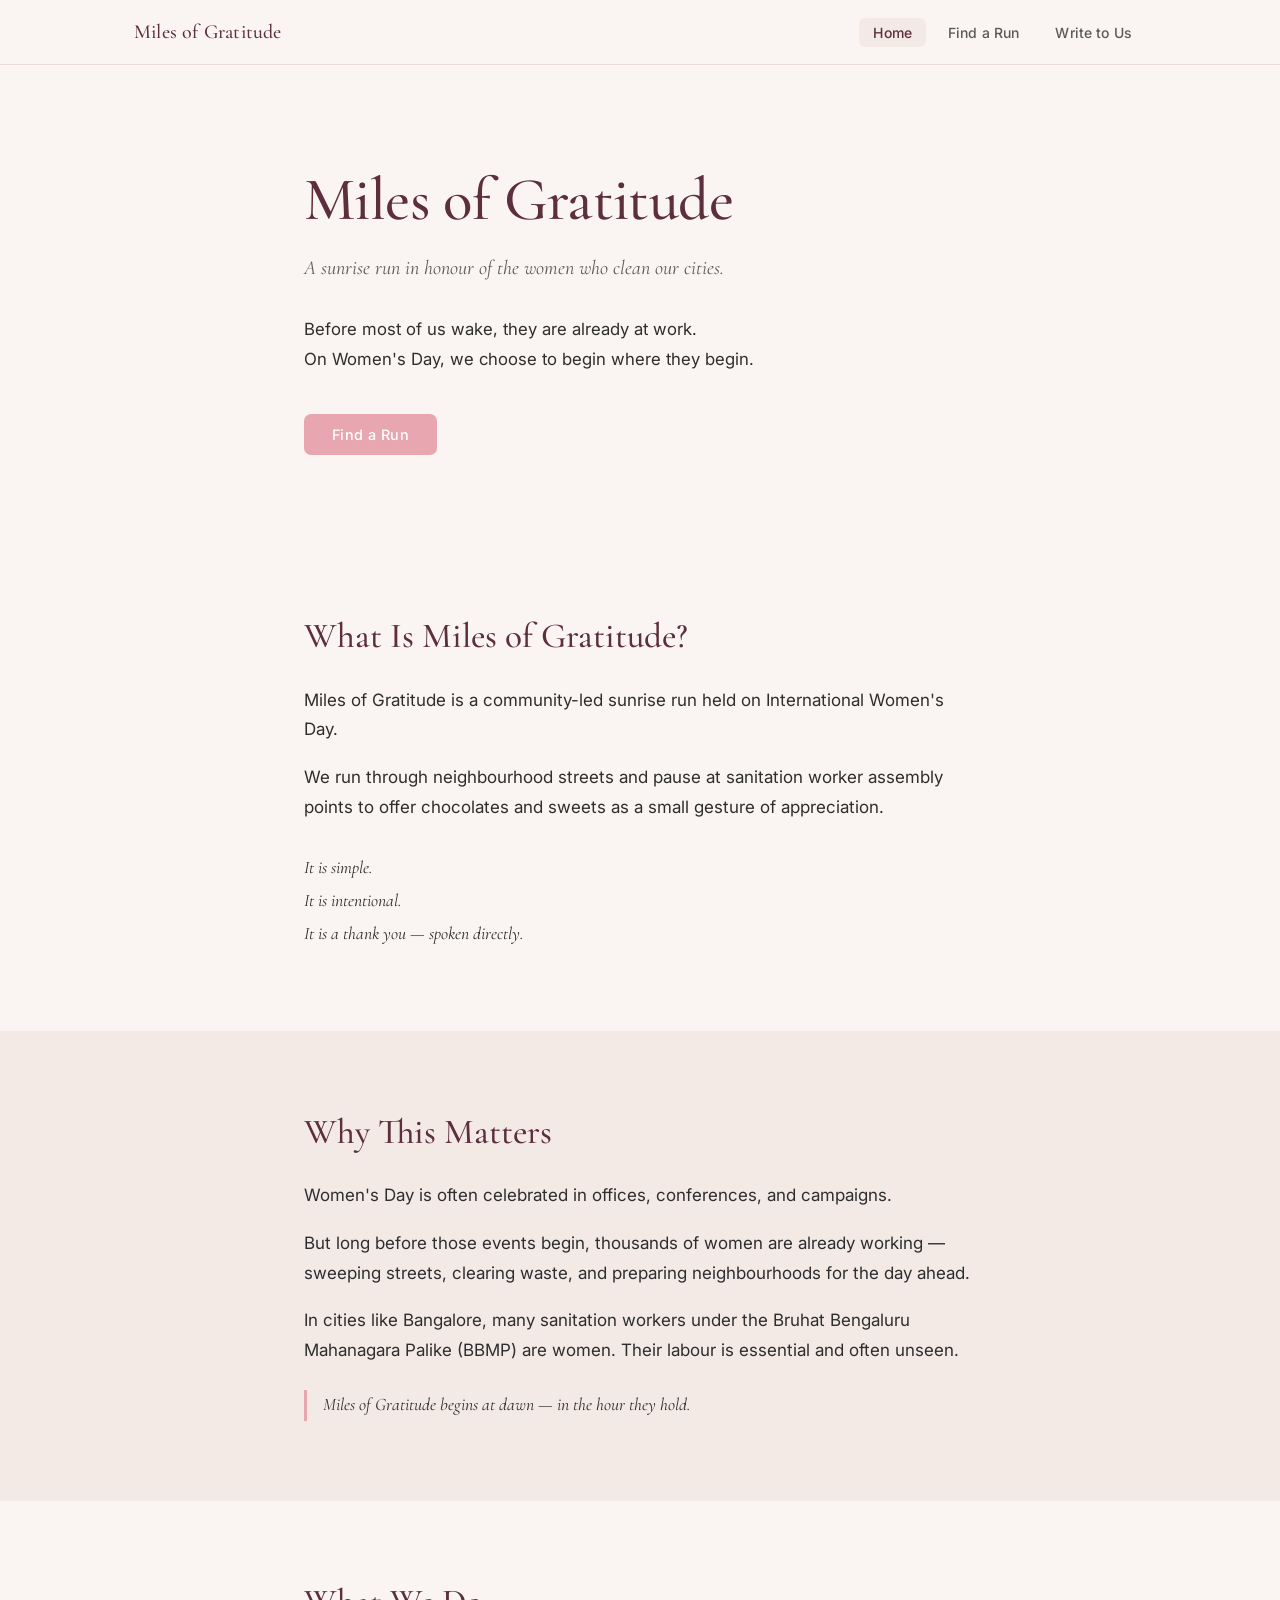
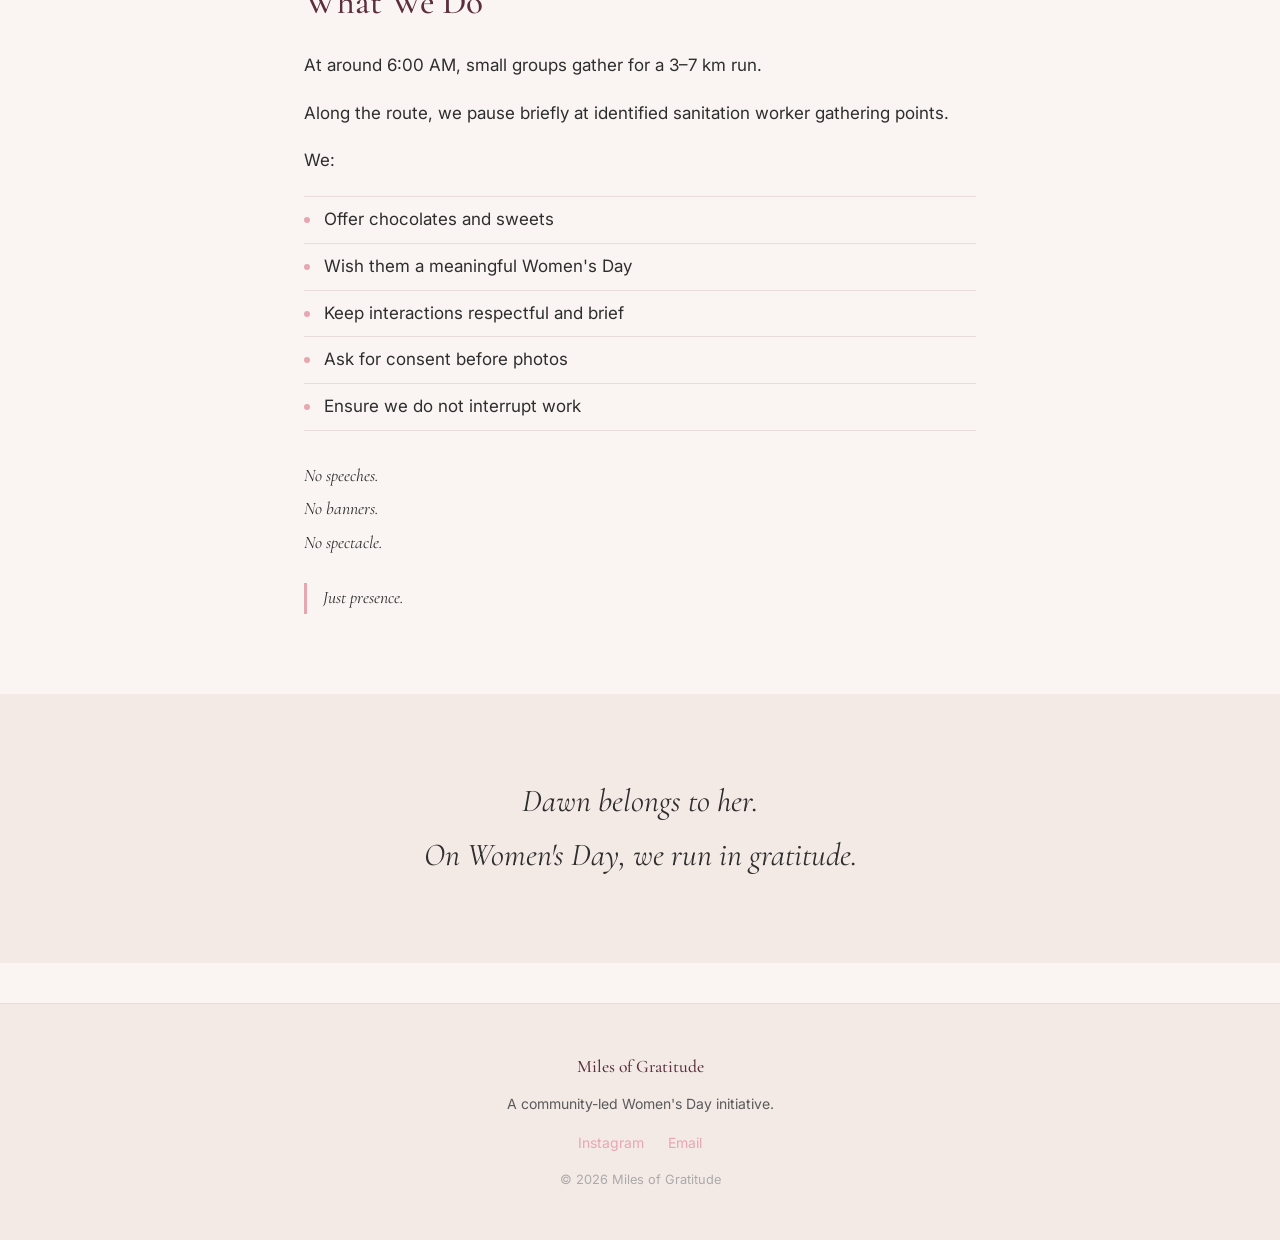
==== index.html @ 9fa97ca1 "Initial commit — Miles of Gratitude website" ====
<!DOCTYPE html>
<html lang="en">
<head>
  <meta charset="UTF-8" />
  <meta name="viewport" content="width=device-width, initial-scale=1.0" />
  <title>Miles of Gratitude</title>
  <link rel="preconnect" href="https://fonts.googleapis.com" />
  <link rel="preconnect" href="https://fonts.gstatic.com" crossorigin />
  <link href="https://fonts.googleapis.com/css2?family=Cormorant+Garamond:ital,wght@0,400;0,500;0,600;1,400;1,500&family=Inter:wght@400;500&display=swap" rel="stylesheet" />
  <link rel="stylesheet" href="styles.css" />
</head>
<body>

  <!-- NAV -->
  <header class="site-header">
    <div class="container header-inner">
      <a class="logo" href="#" onclick="showTab('home')">Miles of Gratitude</a>
      <nav class="site-nav">
        <button class="nav-link active" onclick="showTab('home')">Home</button>
        <button class="nav-link" onclick="showTab('find')">Find a Run</button>
        <button class="nav-link" onclick="showTab('write')">Write to Us</button>
      </nav>
    </div>
  </header>

  <!-- HOME -->
  <main id="tab-home" class="tab-content active">

    <!-- Hero -->
    <section class="hero">
      <div class="container hero-inner">
        <h1 class="hero-title">Miles of Gratitude</h1>
        <p class="hero-subtitle">A sunrise run in honour of the women who clean our cities.</p>
        <p class="hero-body">
          Before most of us wake, they are already at work.<br />
          On Women's Day, we choose to begin where they begin.
        </p>
        <button class="btn" onclick="showTab('find')">Find a Run</button>
      </div>
    </section>

    <!-- What Is -->
    <section class="section">
      <div class="container narrow">
        <h2>What Is Miles of Gratitude?</h2>
        <p>Miles of Gratitude is a community-led sunrise run held on International Women's Day.</p>
        <p>We run through neighbourhood streets and pause at sanitation worker assembly points to offer chocolates and sweets as a small gesture of appreciation.</p>
        <p class="trio">
          It is simple.<br />
          It is intentional.<br />
          It is a thank you — spoken directly.
        </p>
      </div>
    </section>

    <!-- Why This Matters -->
    <section class="section section-tinted">
      <div class="container narrow">
        <h2>Why This Matters</h2>
        <p>Women's Day is often celebrated in offices, conferences, and campaigns.</p>
        <p>But long before those events begin, thousands of women are already working — sweeping streets, clearing waste, and preparing neighbourhoods for the day ahead.</p>
        <p>In cities like Bangalore, many sanitation workers under the Bruhat Bengaluru Mahanagara Palike (BBMP) are women. Their labour is essential and often unseen.</p>
        <p class="highlight-line">Miles of Gratitude begins at dawn — in the hour they hold.</p>
      </div>
    </section>

    <!-- What We Do -->
    <section class="section">
      <div class="container narrow">
        <h2>What We Do</h2>
        <p>At around 6:00 AM, small groups gather for a 3–7 km run.</p>
        <p>Along the route, we pause briefly at identified sanitation worker gathering points.</p>
        <p>We:</p>
        <ul class="clean-list">
          <li>Offer chocolates and sweets</li>
          <li>Wish them a meaningful Women's Day</li>
          <li>Keep interactions respectful and brief</li>
          <li>Ask for consent before photos</li>
          <li>Ensure we do not interrupt work</li>
        </ul>
        <p class="trio">
          No speeches.<br />
          No banners.<br />
          No spectacle.
        </p>
        <p class="highlight-line">Just presence.</p>
      </div>
    </section>

    <!-- Closing -->
    <section class="section closing-section">
      <div class="container narrow center">
        <p class="closing-quote">Dawn belongs to her.<br />On Women's Day, we run in gratitude.</p>
      </div>
    </section>

  </main>

  <!-- FIND A RUN -->
  <main id="tab-find" class="tab-content">

    <section class="hero hero-small">
      <div class="container hero-inner">
        <h1 class="hero-title">Find a Run Near You</h1>
        <p class="hero-body">
          If there is already a run happening in your city, we invite you to join.<br /><br />
          Show up. Move with intention. Pause where the city begins.<br /><br />
          You don't need to be a seasoned runner.<br />
          You just need to care.
        </p>
      </div>
    </section>

    <section class="section">
      <div class="container narrow">
        <h2>Upcoming Runs</h2>
        <div id="runs-container">
          <p id="runs-loading" style="color:#888;font-style:italic;">Loading runs…</p>
        </div>
      </div>
    </section>

    <section class="section section-tinted">
      <div class="container narrow">
        <h2>Don't See Your City?</h2>
        <p>Miles of Gratitude grows one city at a time.</p>
        <p>If there isn't a run listed in your area yet, you can organise one.</p>
        <p>You will need:</p>
        <ul class="clean-list">
          <li>A safe sunrise route (3–7 km)</li>
          <li>Identified sanitation worker assembly points</li>
          <li>Chocolates, sweets, or anything small you want to offer</li>
          <li>A commitment to respect</li>
          <li>Ask your friends if they want to join!</li>
        </ul>
        <button class="btn btn-outline" onclick="showTab('write')">Write to Us to Host a Run</button>
      </div>
    </section>

    <section class="section">
      <div class="container narrow">
        <h2>Before You Join or Host</h2>
        <p>Please remember:</p>
        <ul class="clean-list">
          <li>Keep groups small and manageable.</li>
          <li>Do not interrupt workers while they are actively working.</li>
          <li>Always ask for consent before photographs.</li>
          <li>Avoid blocking roads or creating inconvenience.</li>
          <li>Keep the focus on gratitude, not attention.</li>
        </ul>
        <p class="highlight-line">Miles of Gratitude is quiet by design.</p>
      </div>
    </section>

  </main>

  <!-- WRITE TO US -->
  <main id="tab-write" class="tab-content">

    <section class="hero hero-small">
      <div class="container hero-inner">
        <h1 class="hero-title">Write to Us</h1>
        <p class="hero-body">
          Miles of Gratitude began with a simple thought —<br />
          what would Women's Day look like if we began it at dawn?<br /><br />
          If you would like to join a run, host one in your city, collaborate,<br />
          or simply share your thoughts, we would love to hear from you.
        </p>
      </div>
    </section>

    <section class="section">
      <div class="container narrow">
        <form class="contact-form" action="https://formspree.io/f/xpqyawak" method="POST">

          <input type="hidden" name="_subject" value="New Miles of Gratitude message" />

          <div class="form-group">
            <label for="name">Full Name</label>
            <input type="text" id="name" name="name" required placeholder="Your name" />
          </div>

          <div class="form-group">
            <label for="email">Email Address</label>
            <input type="email" id="email" name="email" required placeholder="your@email.com" />
          </div>

          <div class="form-group">
            <label for="phone">Phone Number <span class="optional">(optional)</span></label>
            <input type="tel" id="phone" name="phone" placeholder="+91 00000 00000" />
          </div>

          <div class="form-group">
            <label for="city">City</label>
            <input type="text" id="city" name="city" required placeholder="Your city" />
          </div>

          <div class="form-group">
            <label for="message">Message</label>
            <textarea id="message" name="message" rows="5" placeholder="Tell us what's on your mind…"></textarea>
          </div>

          <div class="form-group">
            <p class="checkbox-label-header">I am interested in:</p>
            <div class="checkbox-group">
              <label class="checkbox-item">
                <input type="checkbox" name="intent" value="join" />
                <span>Joining a run</span>
              </label>
              <label class="checkbox-item">
                <input type="checkbox" name="intent" value="host" />
                <span>Hosting a run</span>
              </label>
              <label class="checkbox-item">
                <input type="checkbox" name="intent" value="volunteer" />
                <span>Volunteering</span>
              </label>
            </div>
          </div>

          <button type="submit" class="btn">Send</button>
        </form>

        <div id="form-success" class="form-success hidden">
          <p>Miles of Gratitude grows slowly and intentionally.<br />One dawn. One street. One city at a time.</p>
          <p>Thank you for writing to us.</p>
        </div>
      </div>
    </section>

  </main>

  <!-- FOOTER -->
  <footer class="site-footer">
    <div class="container footer-inner">
      <p class="footer-brand">Miles of Gratitude</p>
      <p class="footer-tagline">A community-led Women's Day initiative.</p>
      <div class="footer-links">
        <a href="#">Instagram</a>
        <a href="#">Email</a>
      </div>
      <p class="footer-copy">© 2026 Miles of Gratitude</p>
    </div>
  </footer>

  <script src="script.js"></script>
</body>
</html>
---- styles.css ----
/* ─── RESET ─────────────────────────────────────────────── */
*, *::before, *::after {
  box-sizing: border-box;
  margin: 0;
  padding: 0;
}

/* ─── TOKENS ─────────────────────────────────────────────── */
:root {
  --dawn-pink:    #E8A6B0;
  --dawn-hover:   #D98C99;
  --plum:         #5C2E3E;
  --cream:        #FAF5F2;
  --cream-tinted: #F3EAE6;
  --charcoal:     #2E2E2E;
  --charcoal-mid: #5a5a5a;
  --border:       #e8ddd9;

  --font-serif: 'Cormorant Garamond', Georgia, serif;
  --font-sans:  'Inter', system-ui, sans-serif;

  --max-w: 1060px;
  --narrow-w: 720px;
}

/* ─── BASE ───────────────────────────────────────────────── */
html {
  scroll-behavior: smooth;
}

body {
  background: var(--cream);
  color: var(--charcoal);
  font-family: var(--font-sans);
  font-size: 17px;
  line-height: 1.75;
  -webkit-font-smoothing: antialiased;
}

/* ─── CONTAINER ──────────────────────────────────────────── */
.container {
  width: 100%;
  max-width: var(--max-w);
  margin: 0 auto;
  padding: 0 24px;
}

.container.narrow {
  max-width: var(--narrow-w);
}

/* ─── HEADER ─────────────────────────────────────────────── */
.site-header {
  background: var(--cream);
  border-bottom: 1px solid var(--border);
  position: sticky;
  top: 0;
  z-index: 100;
}

.header-inner {
  display: flex;
  align-items: center;
  justify-content: space-between;
  height: 64px;
}

.logo {
  font-family: var(--font-serif);
  font-size: 1.25rem;
  font-weight: 500;
  color: var(--plum);
  text-decoration: none;
  letter-spacing: 0.01em;
}

.site-nav {
  display: flex;
  gap: 8px;
}

.nav-link {
  background: none;
  border: none;
  cursor: pointer;
  font-family: var(--font-sans);
  font-size: 0.875rem;
  font-weight: 500;
  color: var(--charcoal-mid);
  padding: 6px 14px;
  border-radius: 6px;
  transition: color 0.18s, background 0.18s;
  letter-spacing: 0.01em;
}

.nav-link:hover {
  color: var(--plum);
  background: var(--cream-tinted);
}

.nav-link.active {
  color: var(--plum);
  background: var(--cream-tinted);
}

/* ─── TAB CONTENT ────────────────────────────────────────── */
.tab-content {
  display: none;
}

.tab-content.active {
  display: block;
}

/* ─── HERO ───────────────────────────────────────────────── */
.hero {
  padding: 100px 0 80px;
  background: var(--cream);
}

.hero-small {
  padding: 72px 0 60px;
}

.hero-inner {
  max-width: var(--narrow-w);
}

.hero-title {
  font-family: var(--font-serif);
  font-size: clamp(2.4rem, 5vw, 3.8rem);
  font-weight: 500;
  color: var(--plum);
  line-height: 1.15;
  margin-bottom: 16px;
  letter-spacing: -0.01em;
}

.hero-subtitle {
  font-family: var(--font-serif);
  font-size: 1.25rem;
  font-style: italic;
  color: var(--charcoal-mid);
  margin-bottom: 28px;
}

.hero-body {
  font-size: 1.05rem;
  color: var(--charcoal);
  margin-bottom: 40px;
  max-width: 540px;
  line-height: 1.8;
}

/* ─── BUTTONS ────────────────────────────────────────────── */
.btn {
  display: inline-block;
  background: var(--dawn-pink);
  color: #fff;
  border: none;
  cursor: pointer;
  font-family: var(--font-sans);
  font-size: 0.9rem;
  font-weight: 500;
  letter-spacing: 0.03em;
  padding: 12px 28px;
  border-radius: 7px;
  text-decoration: none;
  transition: background 0.18s;
}

.btn:hover {
  background: var(--dawn-hover);
}

.btn-outline {
  background: transparent;
  color: var(--plum);
  border: 1.5px solid var(--dawn-pink);
}

.btn-outline:hover {
  background: var(--dawn-pink);
  color: #fff;
}

/* ─── SECTIONS ───────────────────────────────────────────── */
.section {
  padding: 80px 0;
}

.section-tinted {
  background: var(--cream-tinted);
}

.section h2 {
  font-family: var(--font-serif);
  font-size: clamp(1.6rem, 3vw, 2.2rem);
  font-weight: 500;
  color: var(--plum);
  margin-bottom: 28px;
  line-height: 1.2;
}

.section p {
  margin-bottom: 18px;
  color: var(--charcoal);
}

.section p:last-child {
  margin-bottom: 0;
}

/* ─── TEXT VARIANTS ──────────────────────────────────────── */
.trio {
  font-family: var(--font-serif);
  font-style: italic;
  font-size: 1.1rem;
  line-height: 1.9;
  color: var(--charcoal-mid);
  margin: 28px 0;
}

.highlight-line {
  font-family: var(--font-serif);
  font-size: 1.1rem;
  font-style: italic;
  color: var(--plum);
  border-left: 3px solid var(--dawn-pink);
  padding-left: 16px;
  margin-top: 24px !important;
}

/* ─── LIST ───────────────────────────────────────────────── */
.clean-list {
  list-style: none;
  margin: 20px 0 28px;
  padding: 0;
}

.clean-list li {
  padding: 8px 0 8px 20px;
  position: relative;
  color: var(--charcoal);
  border-bottom: 1px solid var(--border);
}

.clean-list li:first-child {
  border-top: 1px solid var(--border);
}

.clean-list li::before {
  content: '';
  position: absolute;
  left: 0;
  top: 50%;
  transform: translateY(-50%);
  width: 6px;
  height: 6px;
  border-radius: 50%;
  background: var(--dawn-pink);
}

/* ─── CLOSING SECTION ────────────────────────────────────── */
.closing-section {
  background: var(--cream-tinted);
  text-align: center;
}

.closing-quote {
  font-family: var(--font-serif);
  font-size: clamp(1.5rem, 3vw, 2rem);
  font-style: italic;
  color: var(--plum);
  line-height: 1.7;
}

/* ─── RUN CARD ───────────────────────────────────────────── */
.run-card {
  background: #fff;
  border: 1px solid var(--border);
  border-radius: 10px;
  padding: 32px;
  margin-bottom: 32px;
}

.run-card h3 {
  font-family: var(--font-serif);
  font-size: 1.4rem;
  font-weight: 500;
  color: var(--plum);
  margin-bottom: 16px;
}

.run-meta {
  display: flex;
  flex-wrap: wrap;
  gap: 12px 24px;
  margin-bottom: 20px;
  font-size: 0.9rem;
  color: var(--charcoal-mid);
}

.run-card p {
  margin-bottom: 24px;
  color: var(--charcoal);
}

/* ─── FORM ───────────────────────────────────────────────── */
.contact-form {
  display: flex;
  flex-direction: column;
  gap: 24px;
}

.form-group {
  display: flex;
  flex-direction: column;
  gap: 8px;
}

.form-group label {
  font-size: 0.875rem;
  font-weight: 500;
  color: var(--charcoal);
  letter-spacing: 0.02em;
}

.optional {
  font-weight: 400;
  color: var(--charcoal-mid);
}

.form-group input,
.form-group textarea {
  background: #fff;
  border: 1.5px solid var(--border);
  border-radius: 7px;
  padding: 12px 16px;
  font-family: var(--font-sans);
  font-size: 0.95rem;
  color: var(--charcoal);
  transition: border-color 0.18s;
  outline: none;
  resize: vertical;
}

.form-group input::placeholder,
.form-group textarea::placeholder {
  color: #bbb;
}

.form-group input:focus,
.form-group textarea:focus {
  border-color: var(--dawn-pink);
}

.checkbox-label-header {
  font-size: 0.875rem;
  font-weight: 500;
  color: var(--charcoal);
  margin-bottom: 4px;
}

.checkbox-group {
  display: flex;
  flex-direction: column;
  gap: 12px;
}

.checkbox-item {
  display: flex;
  align-items: center;
  gap: 12px;
  cursor: pointer;
  font-size: 0.95rem;
  color: var(--charcoal);
}

.checkbox-item input[type="checkbox"] {
  width: 18px;
  height: 18px;
  border: 1.5px solid var(--border);
  border-radius: 4px;
  cursor: pointer;
  accent-color: var(--dawn-pink);
  flex-shrink: 0;
  padding: 0;
}

/* ─── FORM SUCCESS ───────────────────────────────────────── */
.form-success {
  padding: 48px 0;
  text-align: center;
}

.form-success p {
  font-family: var(--font-serif);
  font-size: 1.15rem;
  font-style: italic;
  color: var(--charcoal-mid);
  line-height: 1.8;
  margin-bottom: 16px;
}

.hidden {
  display: none;
}

/* ─── FOOTER ─────────────────────────────────────────────── */
.site-footer {
  background: var(--cream-tinted);
  border-top: 1px solid var(--border);
  padding: 48px 0;
  margin-top: 40px;
}

.footer-inner {
  text-align: center;
  display: flex;
  flex-direction: column;
  align-items: center;
  gap: 10px;
}

.footer-brand {
  font-family: var(--font-serif);
  font-size: 1.1rem;
  font-weight: 500;
  color: var(--plum);
}

.footer-tagline {
  font-size: 0.875rem;
  color: var(--charcoal-mid);
}

.footer-links {
  display: flex;
  gap: 24px;
  margin: 4px 0;
}

.footer-links a {
  font-size: 0.875rem;
  color: var(--dawn-pink);
  text-decoration: none;
  transition: color 0.18s;
}

.footer-links a:hover {
  color: var(--plum);
}

.footer-copy {
  font-size: 0.8rem;
  color: #aaa;
}

/* ─── RESPONSIVE ─────────────────────────────────────────── */
@media (max-width: 640px) {
  .hero {
    padding: 64px 0 52px;
  }

  .hero-small {
    padding: 48px 0 40px;
  }

  .section {
    padding: 56px 0;
  }

  .header-inner {
    flex-direction: column;
    height: auto;
    padding: 12px 0;
    gap: 8px;
  }

  .site-nav {
    gap: 4px;
  }

  .nav-link {
    padding: 5px 10px;
    font-size: 0.82rem;
  }

  .run-card {
    padding: 24px;
  }

  .run-meta {
    flex-direction: column;
    gap: 8px;
  }
}
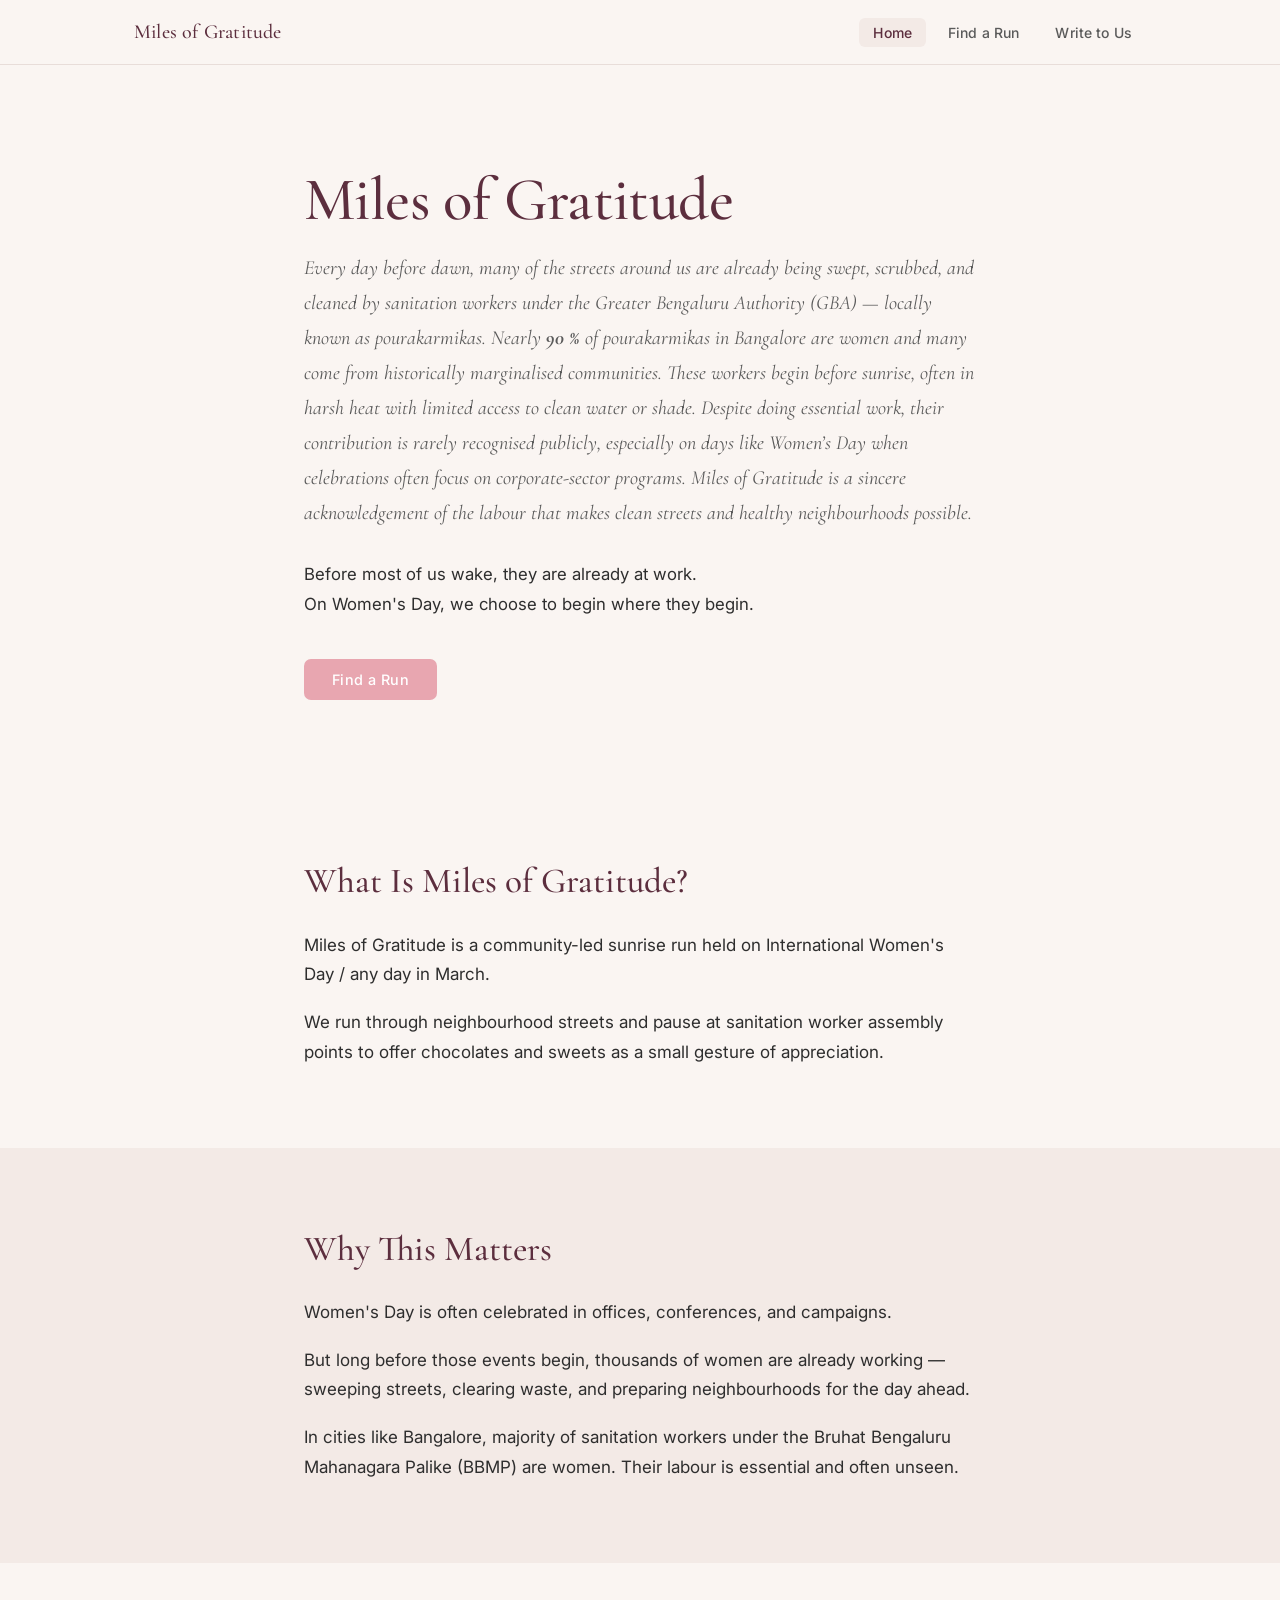
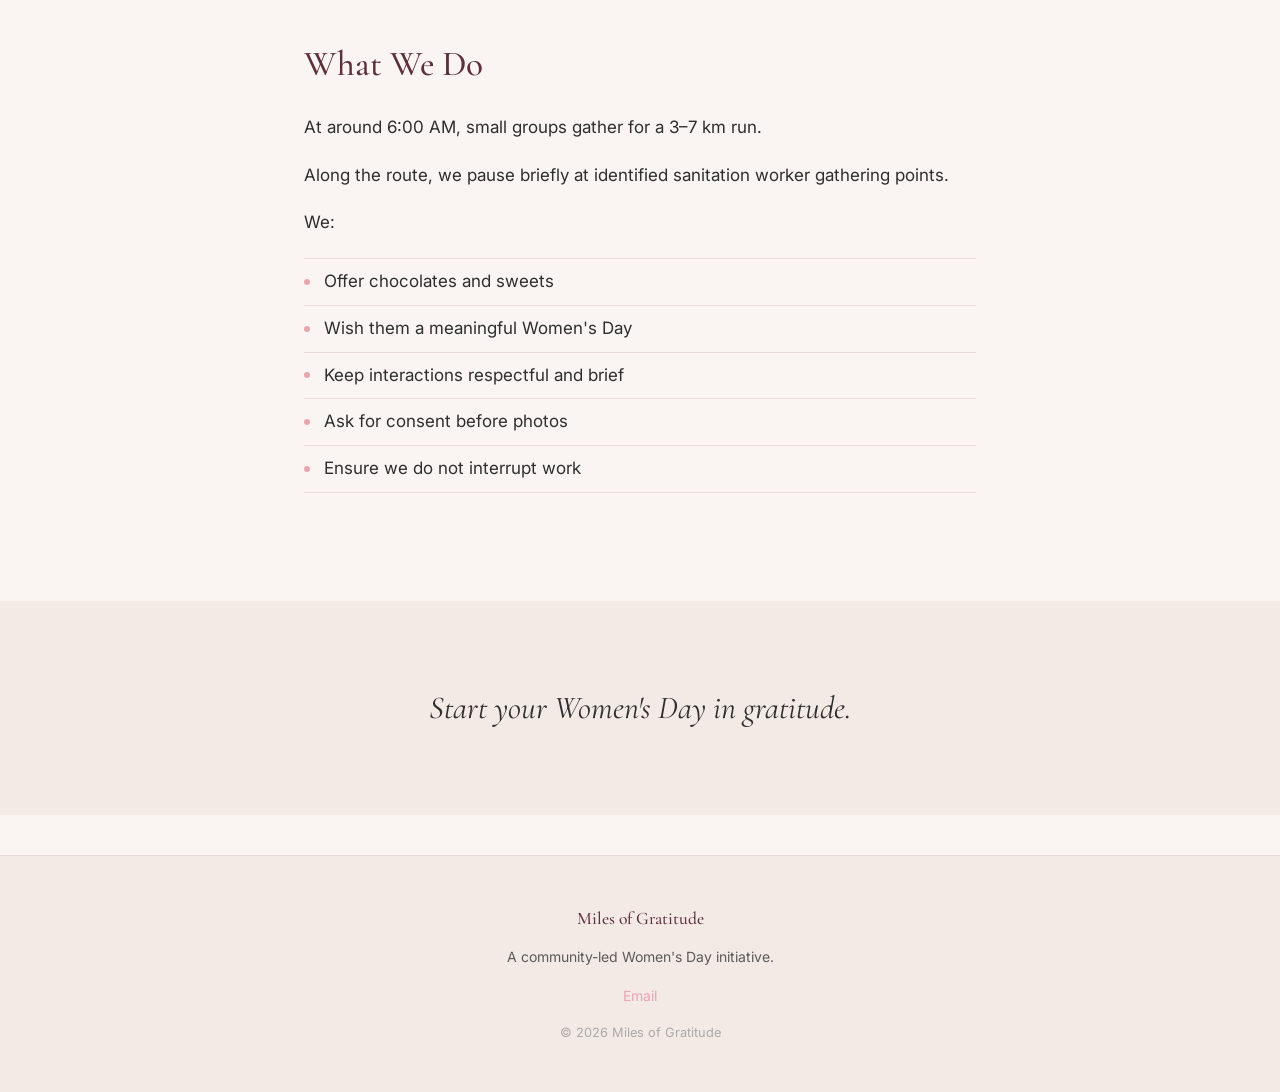
==== commit 8a63e01a: "improvements" ====
--- a/index.html
+++ b/index.html
@@ -30,7 +30,12 @@
     <section class="hero">
       <div class="container hero-inner">
         <h1 class="hero-title">Miles of Gratitude</h1>
-        <p class="hero-subtitle">A sunrise run in honour of the women who clean our cities.</p>
+        <p class="hero-subtitle">Every day before dawn, many of the streets around us are already being swept, scrubbed, and cleaned by sanitation workers under the Greater Bengaluru Authority (GBA) — locally known as pourakarmikas.
+          Nearly <B>90 %</B>  of pourakarmikas in Bangalore are women and many come from historically marginalised communities.
+          These workers begin before sunrise, often in harsh heat with limited access to clean water or shade.
+          Despite doing essential work, their contribution is rarely recognised publicly, especially on days like Women’s Day when celebrations often focus on corporate-sector programs.
+          
+          Miles of Gratitude is a sincere acknowledgement of the labour that makes clean streets and healthy neighbourhoods possible.</p>
         <p class="hero-body">
           Before most of us wake, they are already at work.<br />
           On Women's Day, we choose to begin where they begin.
@@ -43,13 +48,8 @@
     <section class="section">
       <div class="container narrow">
         <h2>What Is Miles of Gratitude?</h2>
-        <p>Miles of Gratitude is a community-led sunrise run held on International Women's Day.</p>
+        <p>Miles of Gratitude is a community-led sunrise run held on International Women's Day / any day in March.</p>
         <p>We run through neighbourhood streets and pause at sanitation worker assembly points to offer chocolates and sweets as a small gesture of appreciation.</p>
-        <p class="trio">
-          It is simple.<br />
-          It is intentional.<br />
-          It is a thank you — spoken directly.
-        </p>
       </div>
     </section>
 
@@ -59,8 +59,7 @@
         <h2>Why This Matters</h2>
         <p>Women's Day is often celebrated in offices, conferences, and campaigns.</p>
         <p>But long before those events begin, thousands of women are already working — sweeping streets, clearing waste, and preparing neighbourhoods for the day ahead.</p>
-        <p>In cities like Bangalore, many sanitation workers under the Bruhat Bengaluru Mahanagara Palike (BBMP) are women. Their labour is essential and often unseen.</p>
-        <p class="highlight-line">Miles of Gratitude begins at dawn — in the hour they hold.</p>
+        <p>In cities like Bangalore, majority of sanitation workers under the Bruhat Bengaluru Mahanagara Palike (BBMP) are women. Their labour is essential and often unseen.</p>
       </div>
     </section>
 
@@ -78,19 +77,13 @@
           <li>Ask for consent before photos</li>
           <li>Ensure we do not interrupt work</li>
         </ul>
-        <p class="trio">
-          No speeches.<br />
-          No banners.<br />
-          No spectacle.
-        </p>
-        <p class="highlight-line">Just presence.</p>
       </div>
     </section>
 
     <!-- Closing -->
     <section class="section closing-section">
       <div class="container narrow center">
-        <p class="closing-quote">Dawn belongs to her.<br />On Women's Day, we run in gratitude.</p>
+        <p class="closing-quote">Start your Women's Day in gratitude.</p>
       </div>
     </section>
 
@@ -104,9 +97,8 @@
         <h1 class="hero-title">Find a Run Near You</h1>
         <p class="hero-body">
           If there is already a run happening in your city, we invite you to join.<br /><br />
-          Show up. Move with intention. Pause where the city begins.<br /><br />
-          You don't need to be a seasoned runner.<br />
-          You just need to care.
+          You don't need to be a seasoned runner, , this run is more about showing up and being present.<br />
+    
         </p>
       </div>
     </section>
@@ -144,7 +136,7 @@
         <ul class="clean-list">
           <li>Keep groups small and manageable.</li>
           <li>Do not interrupt workers while they are actively working.</li>
-          <li>Always ask for consent before photographs.</li>
+          <li>Always ask for consent if you want to take photographs. (We'd reccomend you live in the moment than on the phone!</li>
           <li>Avoid blocking roads or creating inconvenience.</li>
           <li>Keep the focus on gratitude, not attention.</li>
         </ul>
@@ -161,8 +153,6 @@
       <div class="container hero-inner">
         <h1 class="hero-title">Write to Us</h1>
         <p class="hero-body">
-          Miles of Gratitude began with a simple thought —<br />
-          what would Women's Day look like if we began it at dawn?<br /><br />
           If you would like to join a run, host one in your city, collaborate,<br />
           or simply share your thoughts, we would love to hear from you.
         </p>
@@ -236,8 +226,7 @@
       <p class="footer-brand">Miles of Gratitude</p>
       <p class="footer-tagline">A community-led Women's Day initiative.</p>
       <div class="footer-links">
-        <a href="#">Instagram</a>
-        <a href="#">Email</a>
+        <a href="mailto:varunihk7@gmail.com">Email</a>
       </div>
       <p class="footer-copy">© 2026 Miles of Gratitude</p>
     </div>
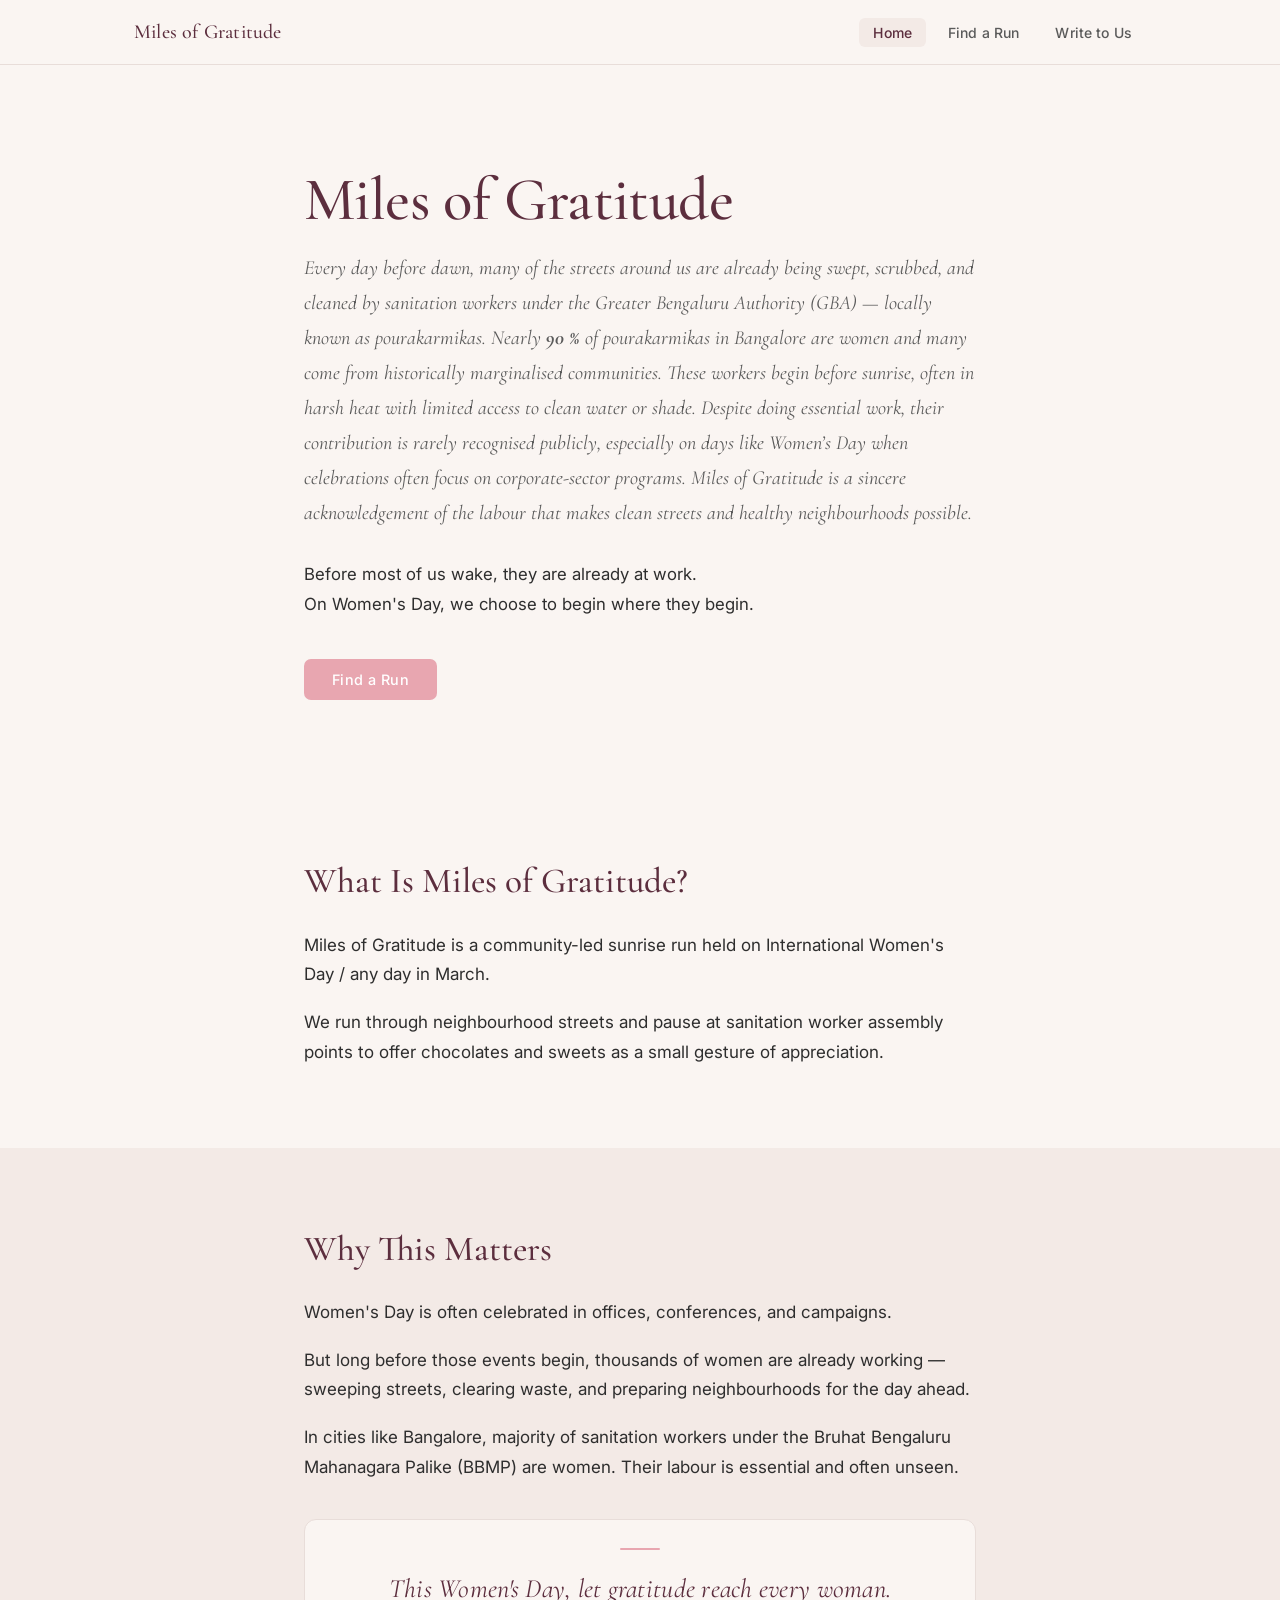
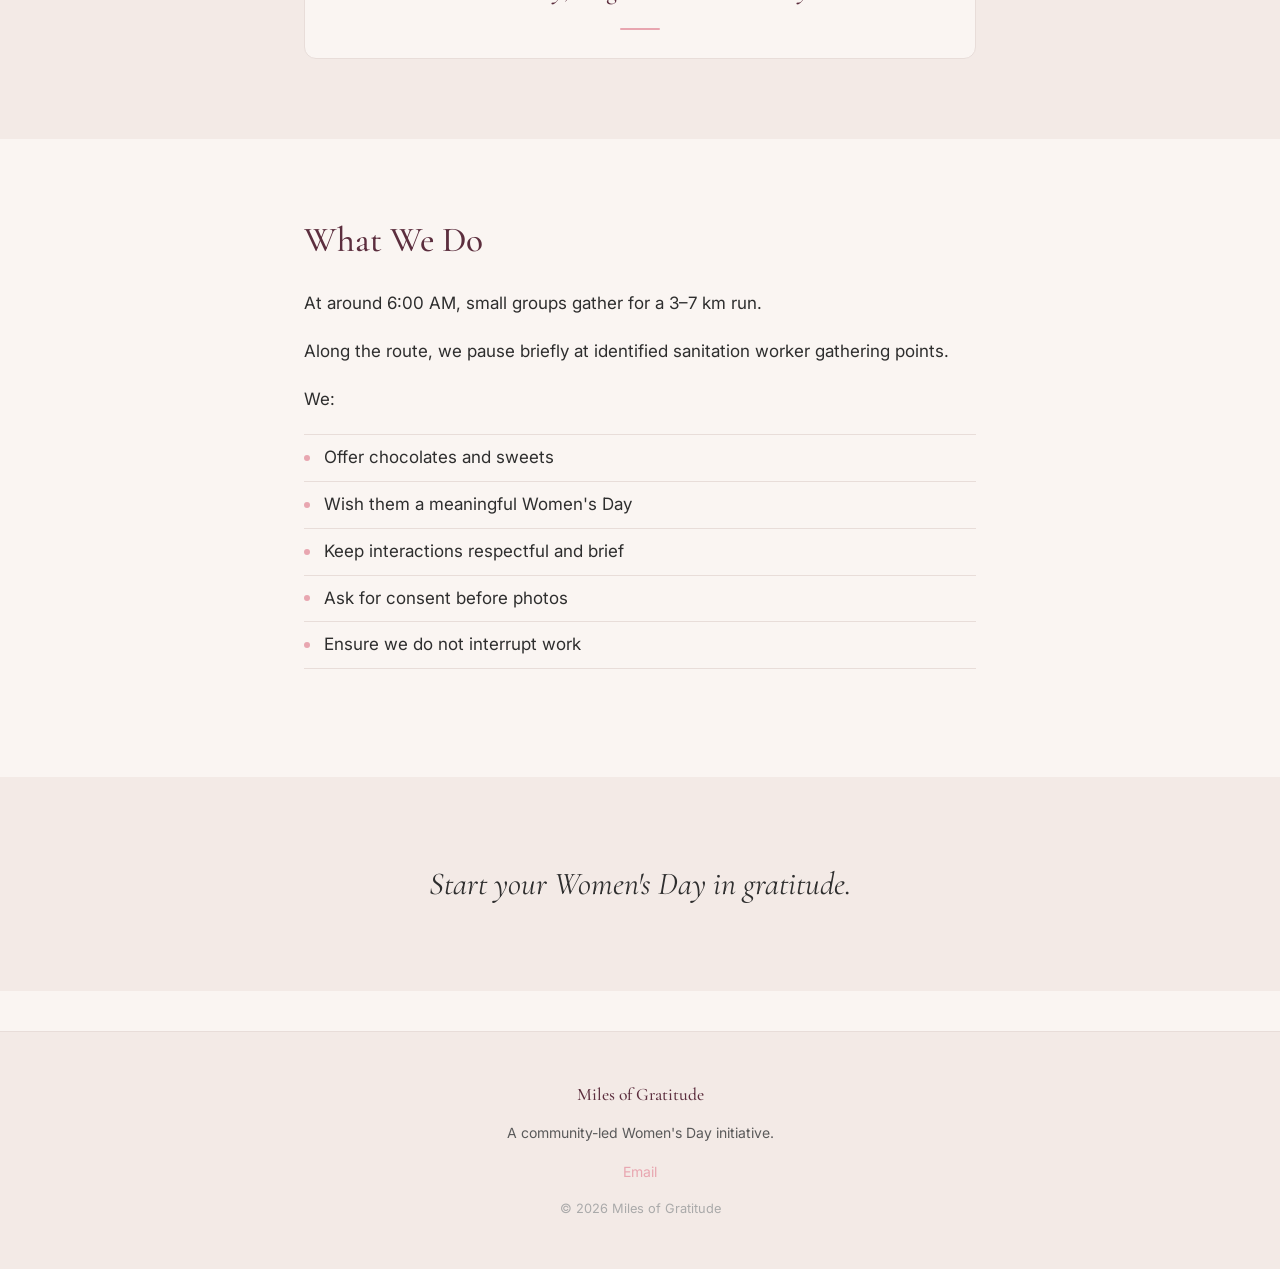
==== commit 953a854a: "text changes" ====
--- a/index.html
+++ b/index.html
@@ -60,6 +60,9 @@
         <p>Women's Day is often celebrated in offices, conferences, and campaigns.</p>
         <p>But long before those events begin, thousands of women are already working — sweeping streets, clearing waste, and preparing neighbourhoods for the day ahead.</p>
         <p>In cities like Bangalore, majority of sanitation workers under the Bruhat Bengaluru Mahanagara Palike (BBMP) are women. Their labour is essential and often unseen.</p>
+        <div class="gratitude-callout">
+          <span class="gratitude-callout-text">This Women's Day, let gratitude reach every woman.</span>
+        </div>
       </div>
     </section>
 
@@ -108,6 +111,23 @@
         <h2>Upcoming Runs</h2>
         <div id="runs-container">
           <p id="runs-loading" style="color:#888;font-style:italic;">Loading runs…</p>
+        </div>
+
+        <div class="info-card">
+          <div class="info-card-header">
+            <svg class="info-icon" xmlns="http://www.w3.org/2000/svg" width="20" height="20" viewBox="0 0 24 24" fill="none" stroke="currentColor" stroke-width="2" stroke-linecap="round" stroke-linejoin="round" aria-hidden="true">
+              <circle cx="12" cy="12" r="10"/>
+              <line x1="12" y1="8" x2="12" y2="8"/>
+              <line x1="12" y1="12" x2="12" y2="16"/>
+            </svg>
+            <span class="info-card-title">Assembly Times in Bangalore</span>
+          </div>
+          <p class="info-card-body">Sanitation workers in Bangalore gather at local assembly points before beginning their work routes. If you're joining a run, aim to be at an assembly point during one of these times:</p>
+          <ul class="info-times-list">
+            <li><span class="time-label">6:30 AM</span><span class="time-desc">Morning shift</span></li>
+            <li><span class="time-label">10:30 AM</span><span class="time-desc">Midday shift</span></li>
+            <li><span class="time-label">2:00 PM</span><span class="time-desc">Afternoon shift</span></li>
+          </ul>
         </div>
       </div>
     </section>
@@ -136,7 +156,7 @@
         <ul class="clean-list">
           <li>Keep groups small and manageable.</li>
           <li>Do not interrupt workers while they are actively working.</li>
-          <li>Always ask for consent if you want to take photographs. (We'd reccomend you live in the moment than on the phone!</li>
+          <li>Always ask for consent if you want to take photographs. (We'd reccomend you live in the moment than on the phone!)</li>
           <li>Avoid blocking roads or creating inconvenience.</li>
           <li>Keep the focus on gratitude, not attention.</li>
         </ul>
--- a/styles.css
+++ b/styles.css
@@ -306,6 +306,120 @@
   color: var(--charcoal);
 }
 
+.run-location-link {
+  color: var(--dawn-pink);
+  text-decoration: none;
+}
+
+.run-location-link:hover {
+  text-decoration: underline;
+}
+
+/* ─── GRATITUDE CALLOUT ──────────────────────────────────── */
+.gratitude-callout {
+  margin-top: 36px;
+  padding: 28px 32px;
+  background: var(--cream);
+  border: 1px solid var(--border);
+  border-radius: 12px;
+  text-align: center;
+  position: relative;
+}
+
+.gratitude-callout::before {
+  content: '';
+  display: block;
+  width: 40px;
+  height: 2px;
+  background: var(--dawn-pink);
+  margin: 0 auto 18px;
+  border-radius: 2px;
+}
+
+.gratitude-callout::after {
+  content: '';
+  display: block;
+  width: 40px;
+  height: 2px;
+  background: var(--dawn-pink);
+  margin: 18px auto 0;
+  border-radius: 2px;
+}
+
+.gratitude-callout-text {
+  font-family: var(--font-serif);
+  font-size: clamp(1.3rem, 2.8vw, 1.65rem);
+  font-style: italic;
+  color: var(--plum);
+  line-height: 1.6;
+  letter-spacing: 0.01em;
+}
+
+/* ─── INFO CARD ──────────────────────────────────────────── */
+.info-card {
+  background: #fff;
+  border: 1px solid var(--border);
+  border-radius: 10px;
+  padding: 24px 28px;
+  margin-top: 32px;
+}
+
+.info-card-header {
+  display: flex;
+  align-items: center;
+  gap: 10px;
+  margin-bottom: 12px;
+}
+
+.info-icon {
+  color: var(--dawn-pink);
+  flex-shrink: 0;
+}
+
+.info-card-title {
+  font-family: var(--font-serif);
+  font-size: 1.1rem;
+  font-weight: 500;
+  color: var(--plum);
+}
+
+.info-card-body {
+  font-size: 0.9rem;
+  color: var(--charcoal-mid);
+  line-height: 1.7;
+  margin-bottom: 16px;
+}
+
+.info-times-list {
+  list-style: none;
+  padding: 0;
+  margin: 0;
+  display: flex;
+  flex-direction: column;
+  gap: 0;
+}
+
+.info-times-list li {
+  display: flex;
+  align-items: baseline;
+  gap: 12px;
+  padding: 10px 0;
+  border-top: 1px solid var(--border);
+}
+
+.time-label {
+  font-family: var(--font-sans);
+  font-size: 0.9rem;
+  font-weight: 500;
+  color: var(--plum);
+  min-width: 72px;
+}
+
+.time-desc {
+  font-size: 0.875rem;
+  color: var(--charcoal-mid);
+}
+
 /* ─── FORM ───────────────────────────────────────────────── */
 .contact-form {
   display: flex;
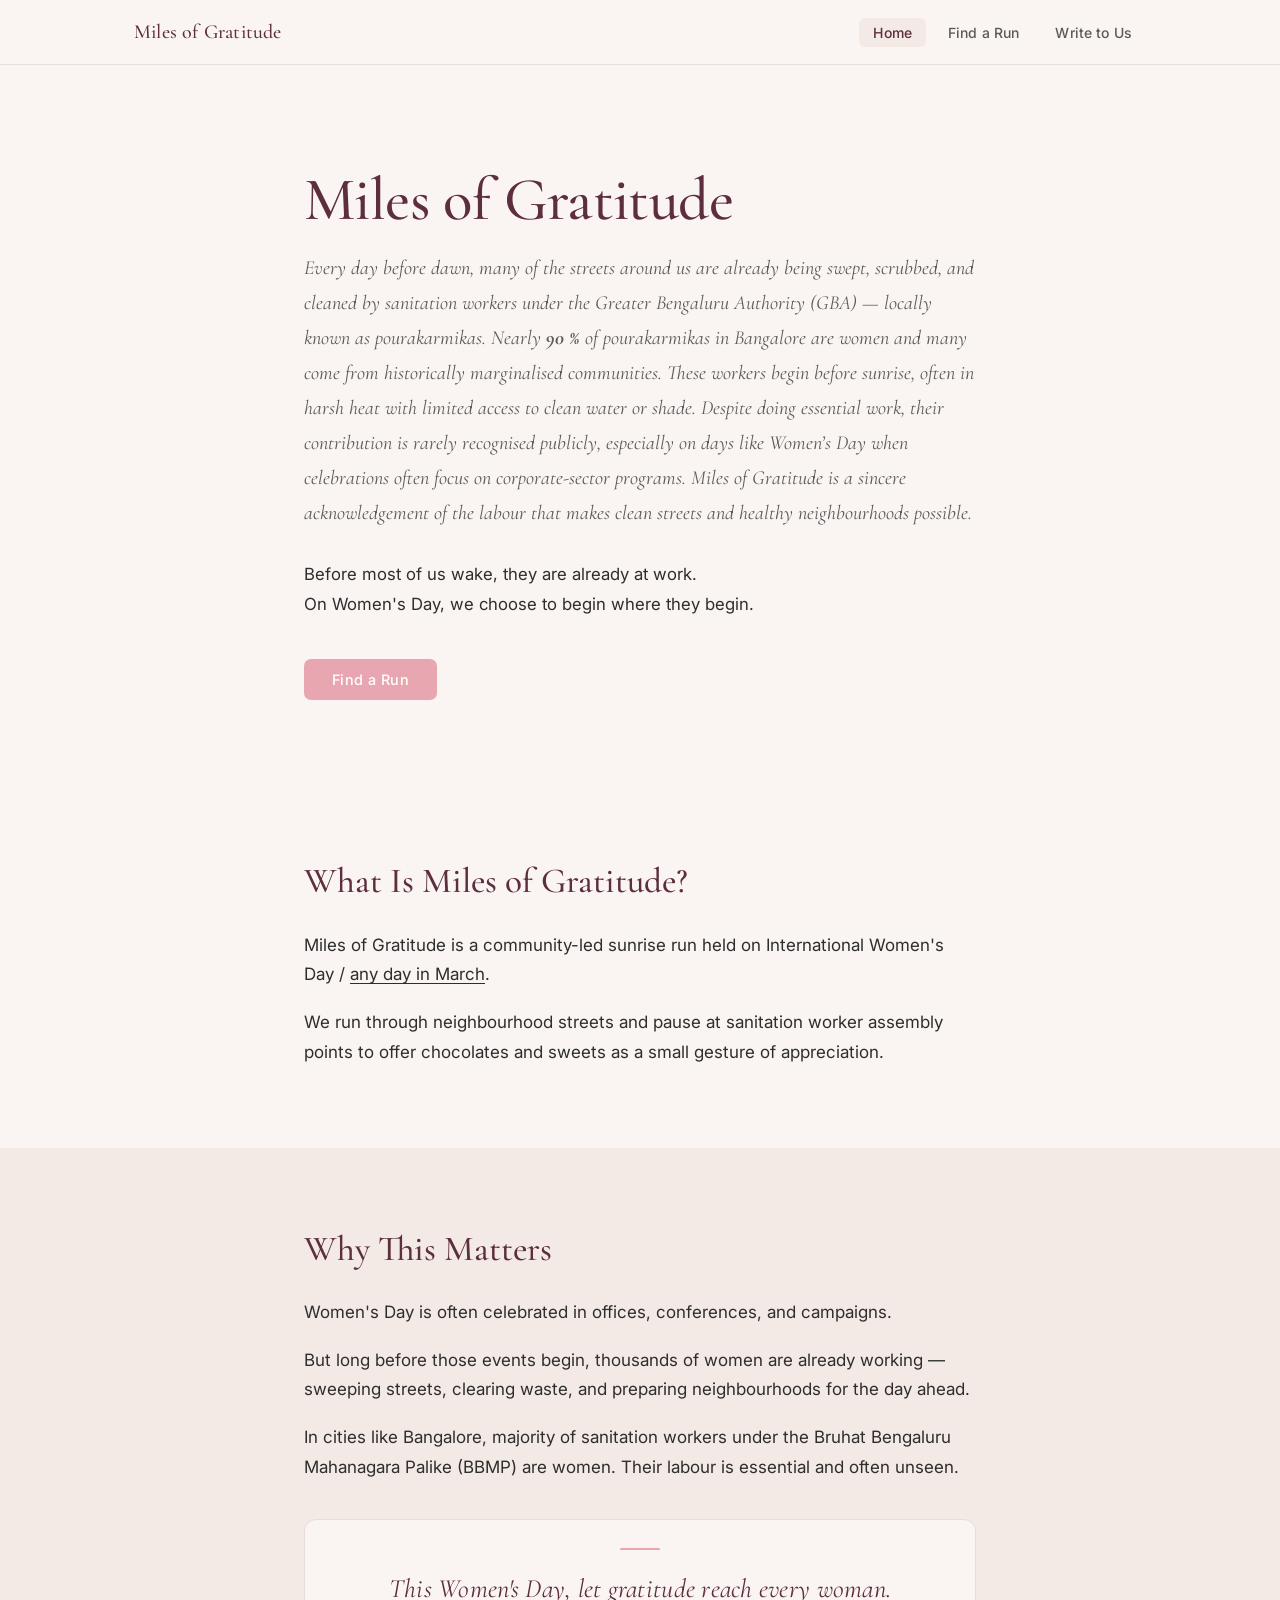
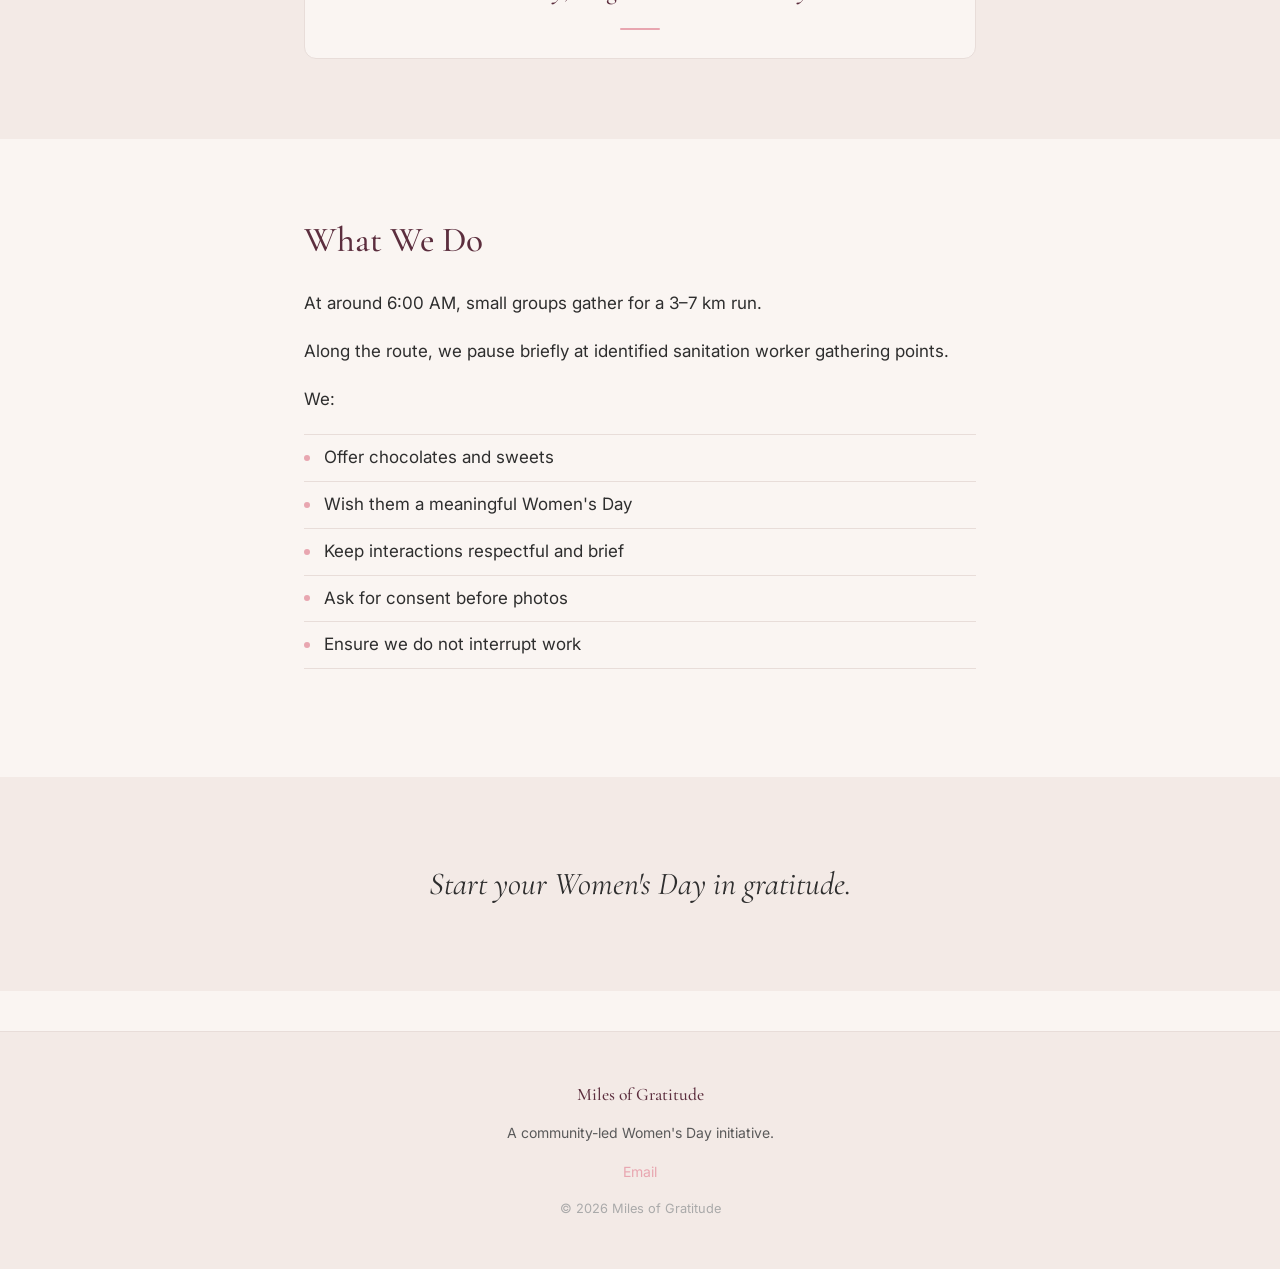
==== commit 4398dbcd: "underline imp" ====
--- a/index.html
+++ b/index.html
@@ -48,7 +48,7 @@
     <section class="section">
       <div class="container narrow">
         <h2>What Is Miles of Gratitude?</h2>
-        <p>Miles of Gratitude is a community-led sunrise run held on International Women's Day / any day in March.</p>
+        <p>Miles of Gratitude is a community-led sunrise run held on International Women's Day / <mark class="text-highlight">any day in March</mark>.</p>
         <p>We run through neighbourhood streets and pause at sanitation worker assembly points to offer chocolates and sweets as a small gesture of appreciation.</p>
       </div>
     </section>
--- a/styles.css
+++ b/styles.css
@@ -315,6 +315,14 @@
   text-decoration: underline;
 }
 
+/* ─── TEXT HIGHLIGHT ─────────────────────────────────────── */
+.text-highlight {
+  background: none;
+  color: inherit;
+  text-decoration: underline;
+  text-underline-offset: 3px;
+}
+
 /* ─── GRATITUDE CALLOUT ──────────────────────────────────── */
 .gratitude-callout {
   margin-top: 36px;
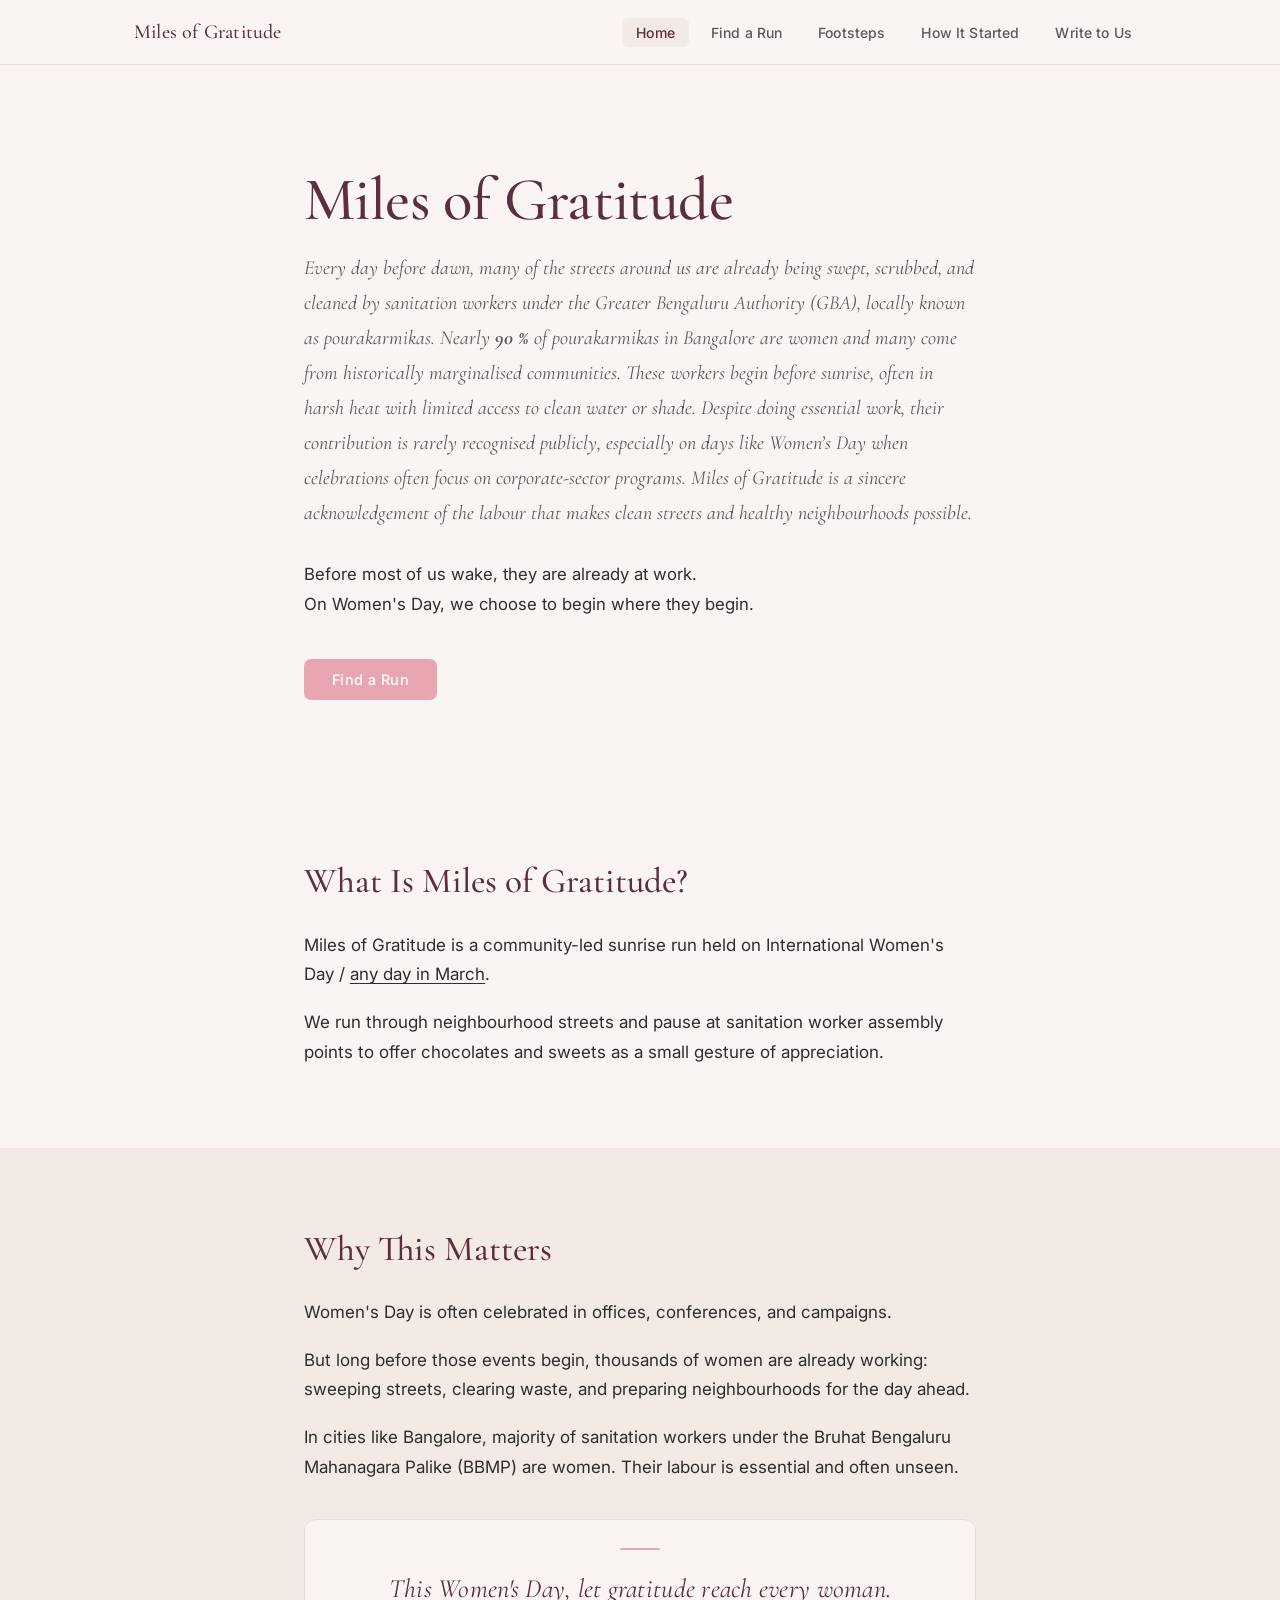
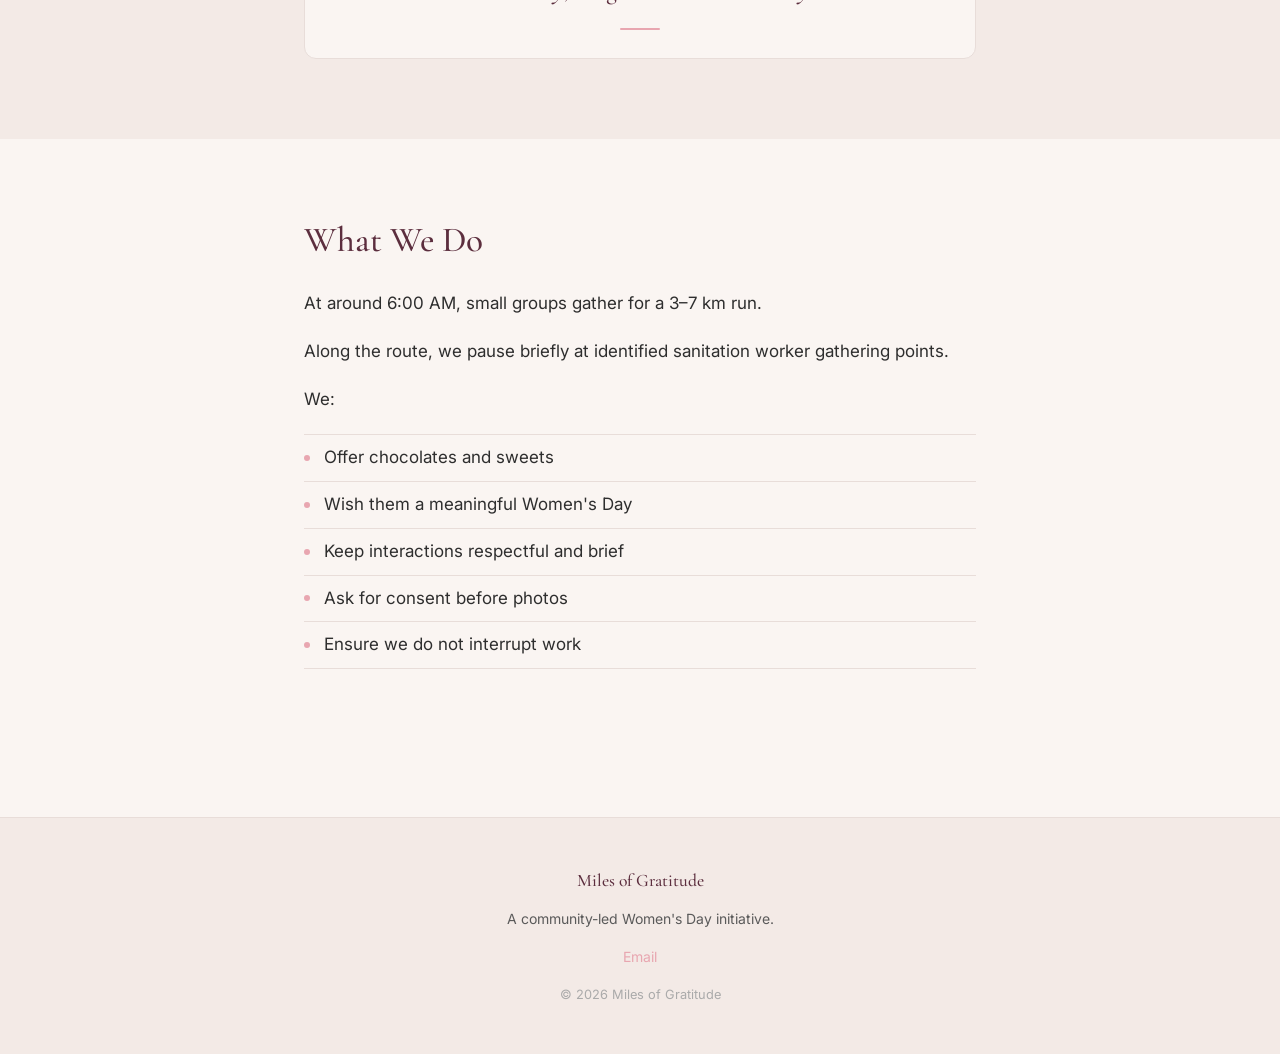
==== commit 508345ca: "nw events added" ====
--- a/index.html
+++ b/index.html
@@ -18,6 +18,8 @@
       <nav class="site-nav">
         <button class="nav-link active" onclick="showTab('home')">Home</button>
         <button class="nav-link" onclick="showTab('find')">Find a Run</button>
+        <button class="nav-link" onclick="showTab('footsteps')">Footsteps</button>
+        <button class="nav-link" onclick="showTab('origin')">How It Started</button>
         <button class="nav-link" onclick="showTab('write')">Write to Us</button>
       </nav>
     </div>
@@ -30,7 +32,7 @@
     <section class="hero">
       <div class="container hero-inner">
         <h1 class="hero-title">Miles of Gratitude</h1>
-        <p class="hero-subtitle">Every day before dawn, many of the streets around us are already being swept, scrubbed, and cleaned by sanitation workers under the Greater Bengaluru Authority (GBA) — locally known as pourakarmikas.
+        <p class="hero-subtitle">Every day before dawn, many of the streets around us are already being swept, scrubbed, and cleaned by sanitation workers under the Greater Bengaluru Authority (GBA), locally known as pourakarmikas.
           Nearly <B>90 %</B>  of pourakarmikas in Bangalore are women and many come from historically marginalised communities.
           These workers begin before sunrise, often in harsh heat with limited access to clean water or shade.
           Despite doing essential work, their contribution is rarely recognised publicly, especially on days like Women’s Day when celebrations often focus on corporate-sector programs.
@@ -58,7 +60,7 @@
       <div class="container narrow">
         <h2>Why This Matters</h2>
         <p>Women's Day is often celebrated in offices, conferences, and campaigns.</p>
-        <p>But long before those events begin, thousands of women are already working — sweeping streets, clearing waste, and preparing neighbourhoods for the day ahead.</p>
+        <p>But long before those events begin, thousands of women are already working: sweeping streets, clearing waste, and preparing neighbourhoods for the day ahead.</p>
         <p>In cities like Bangalore, majority of sanitation workers under the Bruhat Bengaluru Mahanagara Palike (BBMP) are women. Their labour is essential and often unseen.</p>
         <div class="gratitude-callout">
           <span class="gratitude-callout-text">This Women's Day, let gratitude reach every woman.</span>
@@ -83,12 +85,6 @@
       </div>
     </section>
 
-    <!-- Closing -->
-    <section class="section closing-section">
-      <div class="container narrow center">
-        <p class="closing-quote">Start your Women's Day in gratitude.</p>
-      </div>
-    </section>
 
   </main>
 
@@ -163,6 +159,98 @@
         <p class="highlight-line">Miles of Gratitude is quiet by design.</p>
       </div>
     </section>
+
+  </main>
+
+  <!-- FOOTSTEPS -->
+  <main id="tab-footsteps" class="tab-content">
+
+    <section class="hero hero-small">
+      <div class="container hero-inner">
+        <h1 class="hero-title">Footsteps</h1>
+        <p class="hero-body">
+          Every run leaves a mark. Here are the places Miles of Gratitude has reached so far.
+        </p>
+      </div>
+    </section>
+
+    <section class="section">
+      <div class="container narrow">
+        <div class="footsteps-timeline">
+
+          <div class="footstep-entry">
+            <div class="footstep-marker">
+              <img src="pink-pair-footsteps.jpeg" alt="" class="footstep-icon" aria-hidden="true" />
+              <svg class="footstep-curl" viewBox="0 0 32 120" xmlns="http://www.w3.org/2000/svg" aria-hidden="true">
+                <path d="M16 0 C 30 20, 2 40, 16 60 C 30 80, 2 100, 16 120" stroke="#E8A6B0" stroke-width="2" fill="none" stroke-linecap="round"/>
+              </svg>
+            </div>
+            <div class="footstep-card">
+              <div class="footstep-meta">
+                <span class="footstep-city">Bangalore</span>
+                <span class="footstep-location">BTM Layout</span>
+              </div>
+              <p class="footstep-story">Chocolates and sweets were distributed to over <strong>50 sanitation workers</strong> who had gathered before their morning shift. A small gesture met with warm smiles at the break of dawn.</p>
+              <div class="footstep-photos">
+                <img src="btm-1.jpg" alt="BTM Layout event" class="footstep-photo" />
+                <img src="btm-2.jpg" alt="BTM Layout event" class="footstep-photo" />
+              </div>
+            </div>
+          </div>
+
+          <div class="footstep-entry">
+            <div class="footstep-marker">
+              <img src="pink-pair-footsteps.jpeg" alt="" class="footstep-icon" aria-hidden="true" />
+            </div>
+            <div class="footstep-card">
+              <div class="footstep-meta">
+                <span class="footstep-city">Delhi</span>
+                <span class="footstep-location">Rohini</span>
+              </div>
+              <p class="footstep-story">Biscuits were distributed to over <strong>30 women</strong>. A small gesture, a long way from home. Proof that this can happen anywhere.</p>
+              <div class="footstep-photos-placeholder" data-event="delhi">
+                <span class="footstep-photos-label">Photos coming soon</span>
+              </div>
+            </div>
+          </div>
+
+        </div>
+      </div>
+    </section>
+
+    <section class="section closing-section">
+      <div class="container narrow center">
+        <p class="closing-quote">Every step counts. Every city matters.</p>
+      </div>
+    </section>
+
+  </main>
+
+  <!-- HOW IT STARTED -->
+  <main id="tab-origin" class="tab-content">
+
+    <section class="hero hero-small">
+      <div class="container hero-inner">
+        <h1 class="hero-title">How It Started</h1>
+      </div>
+    </section>
+
+    <section class="section">
+      <div class="container narrow">
+        <div class="origin-profile">
+          <img src="profile.jpg" alt="Varuni" class="origin-photo" />
+          <p class="origin-name">Varuni</p>
+        </div>
+        <div class="origin-story">
+          <p>On Women's Day, I walked past a sanitation worker at my college and wished her a Happy Women's Day.</p>
+          <p>She looked at me and asked: "What's that?"</p>
+          <p>She had never heard of it.</p>
+          <p>That question stayed with me. Not because it was sad, but because it was honest. Women's Day, as it is usually observed, had simply never reached her.</p>
+          <p>Miles of Gratitude began as an attempt to close that distance. Not with speeches or campaigns, but with a run, a pause, and something sweet offered with a smile.</p>
+        </div>
+      </div>
+    </section>
+
 
   </main>
 
--- a/styles.css
+++ b/styles.css
@@ -529,6 +529,139 @@
   display: none;
 }
 
+/* ─── ORIGIN STORY ───────────────────────────────────────── */
+.origin-profile {
+  display: flex;
+  align-items: center;
+  gap: 24px;
+  margin-bottom: 40px;
+}
+
+.origin-photo {
+  width: 80px;
+  height: 80px;
+  border-radius: 50%;
+  object-fit: cover;
+  flex-shrink: 0;
+  border: 2px solid var(--border);
+}
+
+.origin-name {
+  font-family: var(--font-serif);
+  font-size: 1.3rem;
+  font-weight: 500;
+  color: var(--plum);
+}
+
+.origin-story p {
+  font-size: 1.05rem;
+  line-height: 1.9;
+  margin-bottom: 22px;
+  color: var(--charcoal);
+}
+
+/* ─── FOOTSTEPS TIMELINE ─────────────────────────────────── */
+.footsteps-timeline {
+  display: flex;
+  flex-direction: column;
+  gap: 0;
+}
+
+.footstep-entry {
+  display: flex;
+  gap: 28px;
+  align-items: flex-start;
+}
+
+.footstep-marker {
+  display: flex;
+  flex-direction: column;
+  align-items: center;
+  padding-top: 6px;
+  flex-shrink: 0;
+  background: var(--cream);
+  isolation: isolate;
+}
+
+.footstep-icon {
+  width: 56px;
+  height: 56px;
+  object-fit: contain;
+  flex-shrink: 0;
+  mix-blend-mode: multiply;
+}
+
+.footstep-curl {
+  width: 32px;
+  flex: 1;
+  min-height: 80px;
+  margin-top: 4px;
+}
+
+.footstep-card {
+  background: #fff;
+  border: 1px solid var(--border);
+  border-radius: 10px;
+  padding: 28px 32px;
+  margin-bottom: 32px;
+  flex: 1;
+}
+
+.footstep-meta {
+  display: flex;
+  align-items: baseline;
+  gap: 12px;
+  margin-bottom: 14px;
+}
+
+.footstep-city {
+  font-family: var(--font-serif);
+  font-size: 1.4rem;
+  font-weight: 500;
+  color: var(--plum);
+  line-height: 1.2;
+}
+
+.footstep-location {
+  font-size: 0.875rem;
+  color: var(--charcoal-mid);
+}
+
+.footstep-card p {
+  color: var(--charcoal);
+  margin-bottom: 20px;
+  line-height: 1.8;
+}
+
+.footstep-photos {
+  display: grid;
+  grid-template-columns: repeat(auto-fill, minmax(200px, 1fr));
+  gap: 12px;
+  margin-top: 4px;
+}
+
+.footstep-photo {
+  width: 100%;
+  aspect-ratio: 4 / 3;
+  object-fit: cover;
+  border-radius: 8px;
+  border: 1px solid var(--border);
+}
+
+.footstep-photos-placeholder {
+  background: var(--cream-tinted);
+  border: 1.5px dashed var(--border);
+  border-radius: 8px;
+  padding: 24px;
+  text-align: center;
+}
+
+.footstep-photos-label {
+  font-size: 0.875rem;
+  color: var(--charcoal-mid);
+  font-style: italic;
+}
+
 /* ─── FOOTER ─────────────────────────────────────────────── */
 .site-footer {
   background: var(--cream-tinted);
